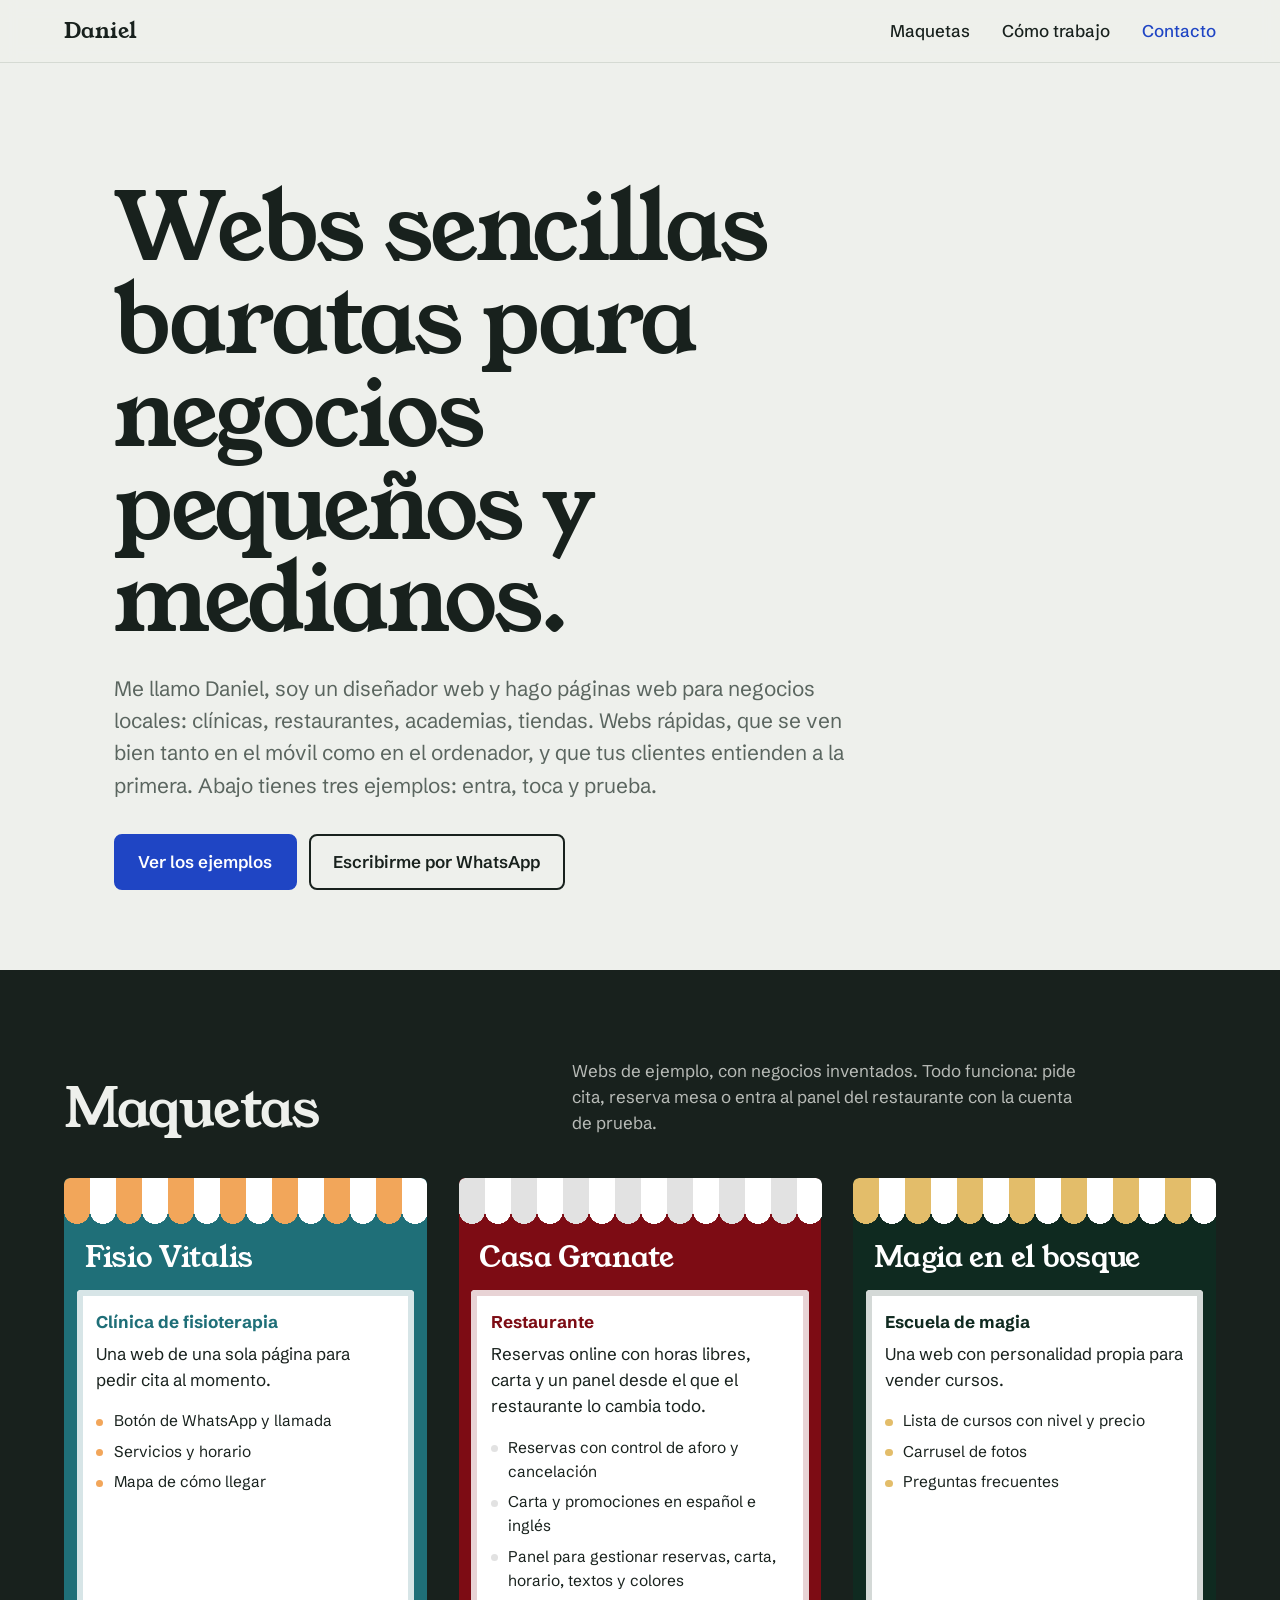
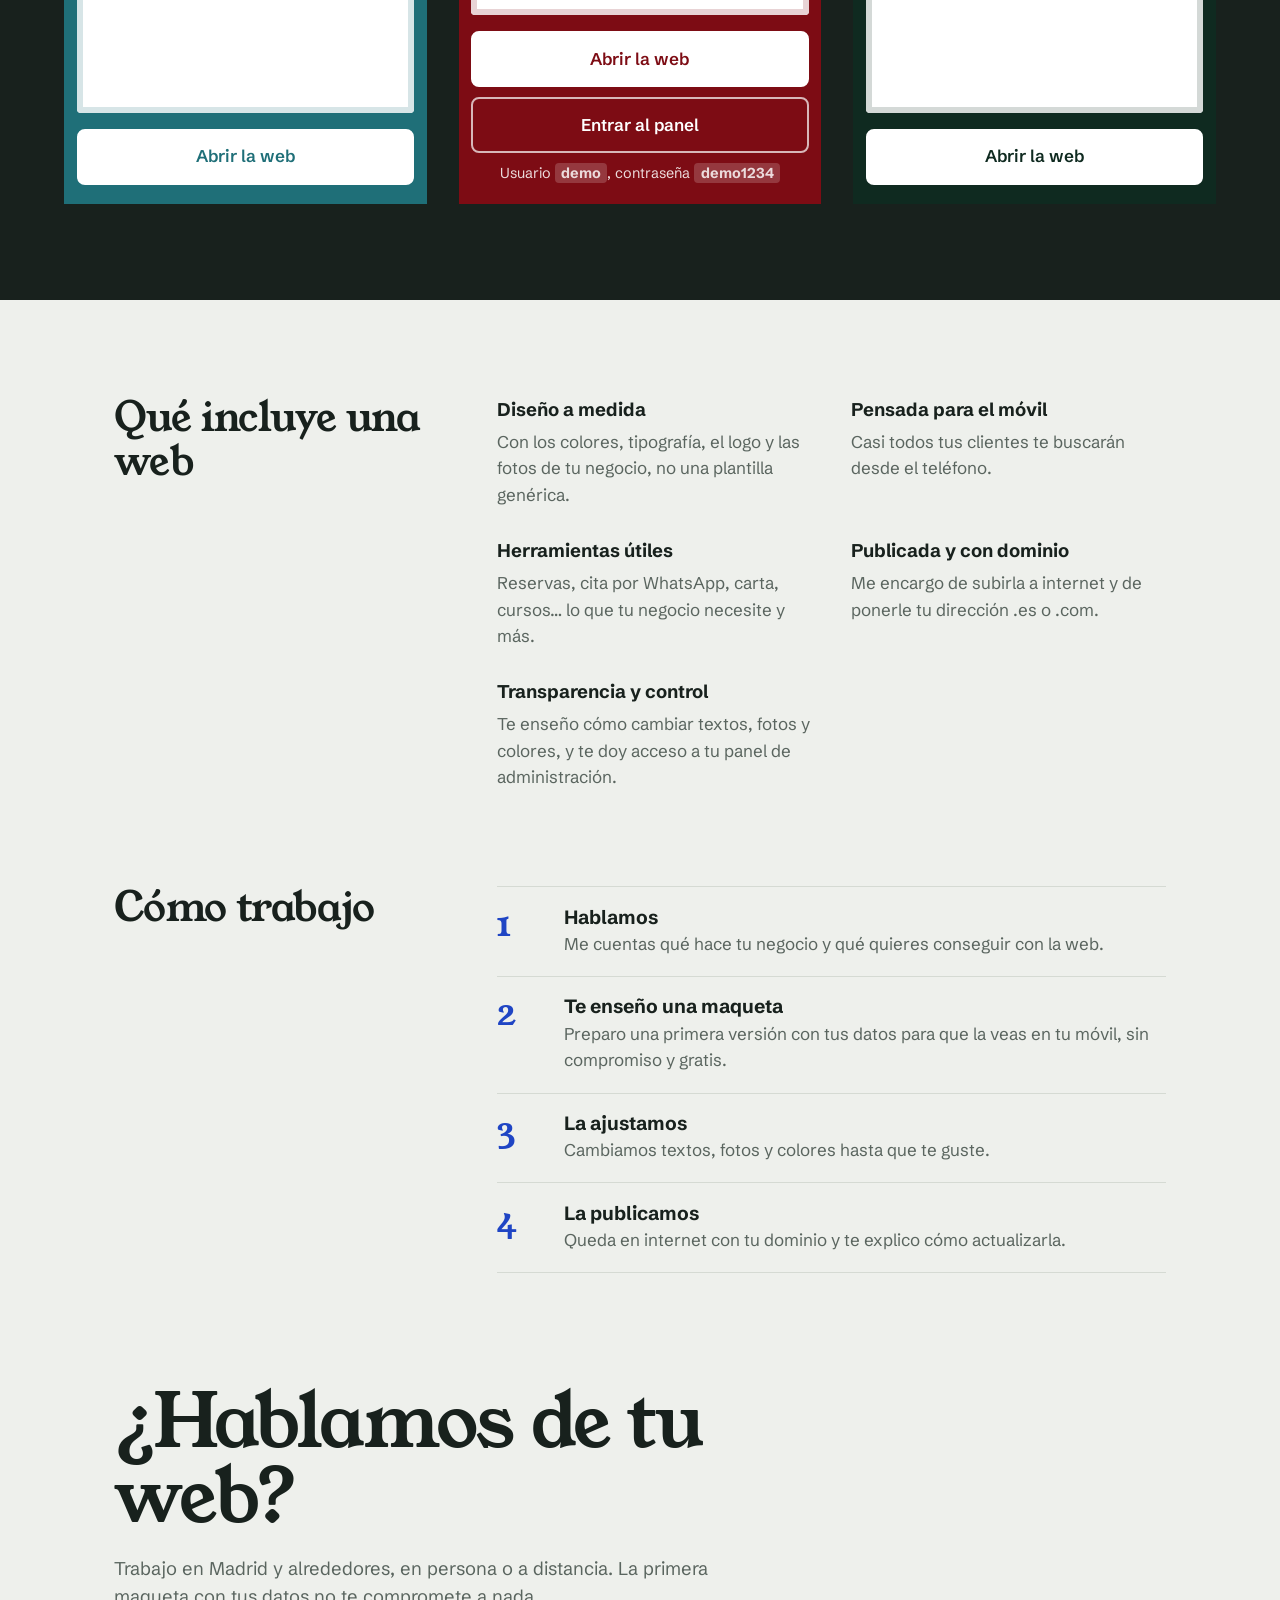
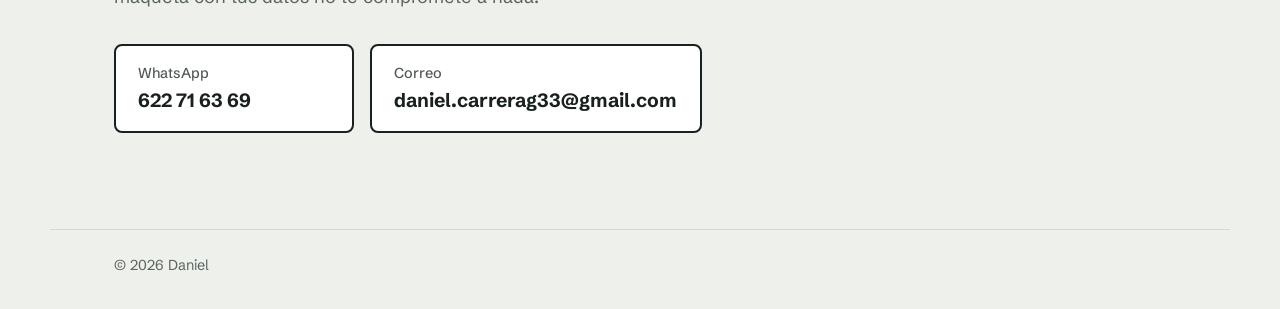
==== index.html @ 3d02521f "Actualizar maquetas" ====
<!doctype html>
<html lang="es">
<head>
  <meta charset="utf-8">
  <meta name="viewport" content="width=device-width, initial-scale=1">
  <title>Daniel · Webs para negocios locales</title>
  <meta name="description" content="Webs sencillas baratas para negocios pequeños y medianos.. Trabajo en Madrid y alrededores, en persona o a distancia.">
  <meta name="theme-color" content="#eef0ec">
  <link rel="preconnect" href="https://fonts.googleapis.com">
  <link rel="preconnect" href="https://fonts.gstatic.com" crossorigin>
  <link href="https://fonts.googleapis.com/css2?family=Schibsted+Grotesk:ital,wght@0,400..700;1,400&family=Young+Serif&display=swap" rel="stylesheet">
  <link rel="stylesheet" href="estilos.css">
</head>
<body>

<header class="cabecera">
  <a class="firma" href="#inicio">Daniel</a>
  <nav aria-label="Principal">
    <a href="#maquetas">Maquetas</a>
    <a href="#como-trabajo">Cómo trabajo</a>
    <a href="#contacto" class="cabecera__cta">Contacto</a>
  </nav>
</header>

<main id="inicio">

  <section class="hero">
    <h1>Webs sencillas baratas para negocios pequeños y medianos.</h1>
    <p class="hero__intro">Me llamo Daniel, soy un diseñador web y hago páginas web para negocios locales: clínicas, restaurantes, academias, tiendas. Webs rápidas, que se ven bien tanto en el móvil como en el ordenador, y que tus clientes entienden a la primera. Abajo tienes tres ejemplos: entra, toca y prueba.</p>
    <div class="botones">
      <a class="boton" href="#maquetas">Ver los ejemplos</a>
      <a class="boton boton--linea" href="https://wa.me/34622716369" target="_blank" rel="noopener noreferrer">Escribirme por WhatsApp</a>
    </div>
  </section>

  <section class="calle" id="maquetas" aria-labelledby="t-maquetas">
    <div class="calle__cabeza">
      <h2 id="t-maquetas">Maquetas</h2>
      <p>Webs de ejemplo, con negocios inventados. Todo funciona: pide cita, reserva mesa o entra al panel del restaurante con la cuenta de prueba.</p>
    </div>

    <div class="escaparates">
      
      <article class="local" style="--c1: #1f6f78; --c2: #f2a65a;">
        <div class="toldo" aria-hidden="true"></div>
        <h3 class="rotulo">Fisio Vitalis</h3>
        <div class="escaparate">
          <p class="local__sector">Clínica de fisioterapia</p>
          <p>Una web de una sola página para pedir cita al momento.</p>
          <ul><li>Botón de WhatsApp y llamada</li><li>Servicios y horario</li><li>Mapa de cómo llegar</li></ul>
        </div>
        <div class="puerta">
          <a class="boton boton--local" href="fisio-ejemplo/">Abrir la web</a>
          
        </div>
      </article>
      
      <article class="local" style="--c1: #7d0c14; --c2: #e2e2e2;">
        <div class="toldo" aria-hidden="true"></div>
        <h3 class="rotulo">Casa Granate</h3>
        <div class="escaparate">
          <p class="local__sector">Restaurante</p>
          <p>Reservas online con horas libres, carta y un panel desde el que el restaurante lo cambia todo.</p>
          <ul><li>Reservas con control de aforo y cancelación</li><li>Carta y promociones en español e inglés</li><li>Panel para gestionar reservas, carta, horario, textos y colores</li></ul>
        </div>
        <div class="puerta">
          <a class="boton boton--local" href="restaurante/">Abrir la web</a>
          
          <a class="boton boton--linea" href="restaurante/admin/">Entrar al panel</a>
          <p class="credenciales">Usuario <kbd>demo</kbd>, contraseña <kbd>demo1234</kbd></p>
          
        </div>
      </article>
      
      <article class="local" style="--c1: #0f2a20; --c2: #e3bd6a;">
        <div class="toldo" aria-hidden="true"></div>
        <h3 class="rotulo">Magia en el bosque</h3>
        <div class="escaparate">
          <p class="local__sector">Escuela de magia</p>
          <p>Una web con personalidad propia para vender cursos.</p>
          <ul><li>Lista de cursos con nivel y precio</li><li>Carrusel de fotos</li><li>Preguntas frecuentes</li></ul>
        </div>
        <div class="puerta">
          <a class="boton boton--local" href="magia-en-el-bosque/">Abrir la web</a>
          
        </div>
      </article>
      
    </div>
  </section>

  <section class="bloque" aria-labelledby="t-incluye">
    <h2 id="t-incluye">Qué incluye una web</h2>
    <dl class="incluye">
      <div><dt>Diseño a medida</dt><dd>Con los colores, tipografía, el logo y las fotos de tu negocio, no una plantilla genérica.</dd></div><div><dt>Pensada para el móvil</dt><dd>Casi todos tus clientes te buscarán desde el teléfono.</dd></div><div><dt>Herramientas útiles</dt><dd>Reservas, cita por WhatsApp, carta, cursos… lo que tu negocio necesite y más.</dd></div><div><dt>Publicada y con dominio</dt><dd>Me encargo de subirla a internet y de ponerle tu dirección .es o .com.</dd></div><div><dt>Transparencia y control</dt><dd>Te enseño cómo cambiar textos, fotos y colores, y te doy acceso a tu panel de administración.</dd></div>
    </dl>
  </section>

  <section class="bloque" id="como-trabajo" aria-labelledby="t-pasos">
    <h2 id="t-pasos">Cómo trabajo</h2>
    <ol class="pasos">
      <li><h3>Hablamos</h3><p>Me cuentas qué hace tu negocio y qué quieres conseguir con la web.</p></li><li><h3>Te enseño una maqueta</h3><p>Preparo una primera versión con tus datos para que la veas en tu móvil, sin compromiso y gratis.</p></li><li><h3>La ajustamos</h3><p>Cambiamos textos, fotos y colores hasta que te guste.</p></li><li><h3>La publicamos</h3><p>Queda en internet con tu dominio y te explico cómo actualizarla.</p></li>
    </ol>
  </section>

  <section class="contacto" id="contacto" aria-labelledby="t-contacto">
    <h2 id="t-contacto">¿Hablamos de tu web?</h2>
    <p>Trabajo en Madrid y alrededores, en persona o a distancia. La primera maqueta con tus datos no te compromete a nada.</p>
    <ul class="contacto__vias">
      <li><a href="https://wa.me/34622716369" target="_blank" rel="noopener noreferrer"><span>WhatsApp</span>622 71 63 69</a></li>
      <li><a href="mailto:daniel.carrerag33@gmail.com"><span>Correo</span>daniel.carrerag33@gmail.com</a></li>
      
    </ul>
  </section>

</main>

<footer class="pie">
  <p>© 2026 Daniel</p>
</footer>

</body>
</html>
---- estilos.css ----
/* Página de presentación. Los escaparates usan los colores de cada negocio (--c1 principal, --c2 acento). */
:root {
  --acera: #eef0ec;
  --tinta: #18211d;
  --azul: #1f45c4;
  --apagado: #5a655f;
  --linea: #d5dad3;
  --blanco: #ffffff;
  --rotulo: "Young Serif", Georgia, "Times New Roman", serif;   /* titulares y rótulos */
  --fuente: "Schibsted Grotesk", system-ui, -apple-system, "Segoe UI", Roboto, sans-serif;
  --margen: clamp(16px, 5vw, 64px);
  --ancho: 1180px;
}

*, *::before, *::after { box-sizing: border-box; }
html { scroll-behavior: smooth; }
body {
  margin: 0; background: var(--acera); color: var(--tinta);
  font-family: var(--fuente); font-size: 1.0625rem; line-height: 1.55;
}
h1, h2, h3 { margin: 0; line-height: 1.05; }
p { margin: 0; }
a { color: inherit; }
:focus-visible { outline: 3px solid var(--azul); outline-offset: 3px; border-radius: 4px; }
section[id] { scroll-margin-top: 80px; }

/* ---------- Cabecera ---------- */
.cabecera {
  position: sticky; top: 0; z-index: 10;
  display: flex; align-items: center; justify-content: space-between; gap: 1rem;
  padding: .9rem var(--margen); background: color-mix(in srgb, var(--acera) 90%, transparent);
  backdrop-filter: blur(8px); border-bottom: 1px solid var(--linea);
}
.firma { font-family: var(--rotulo); font-size: 1.35rem; text-decoration: none; }
.cabecera nav { display: flex; gap: clamp(.8rem, 3vw, 2rem); align-items: center; font-weight: 500; }
.cabecera nav a { text-decoration: none; }
.cabecera nav a:hover { text-decoration: underline; text-underline-offset: 4px; }
.cabecera__cta { color: var(--azul); }

/* ---------- Botones ---------- */
.botones { display: flex; flex-wrap: wrap; gap: .75rem; }
.boton {
  display: inline-block; padding: .8rem 1.4rem; border-radius: 8px; font-weight: 600; text-decoration: none;
  background: var(--azul); color: var(--blanco); border: 2px solid var(--azul); text-align: center;
}
.boton:hover { background: var(--tinta); border-color: var(--tinta); }
.boton--linea { background: transparent; color: var(--tinta); border-color: var(--tinta); }
.boton--linea:hover { background: var(--tinta); color: var(--blanco); }

/* ---------- Portada ---------- */
.hero { max-width: var(--ancho); margin: 0 auto; padding: clamp(3rem, 10vw, 7.5rem) var(--margen) clamp(2.5rem, 7vw, 5rem); }
.hero h1 {
  font-family: var(--rotulo); font-weight: 400; font-size: clamp(2.5rem, 7.4vw, 5.8rem);
  letter-spacing: -.025em; line-height: 1; max-width: 14ch;
}
.hero__intro { font-size: clamp(1.1rem, 2vw, 1.3rem); color: var(--apagado); max-width: 58ch; margin: 1.6rem 0 2rem; }

/* ---------- La calle de escaparates ---------- */
.calle { background: var(--tinta); color: var(--acera); padding: clamp(3rem, 7vw, 5.5rem) var(--margen) clamp(3.5rem, 8vw, 6rem); }
.calle__cabeza { max-width: var(--ancho); margin: 0 auto 2.6rem; display: grid; grid-template-columns: minmax(0, 1fr) minmax(0, 1.4fr); gap: 1rem 3rem; align-items: end; }
.calle__cabeza h2 { font-family: var(--rotulo); font-weight: 400; font-size: clamp(2.2rem, 5vw, 3.4rem); letter-spacing: -.02em; }
.calle__cabeza p { color: color-mix(in srgb, var(--acera) 75%, var(--tinta)); max-width: 52ch; }

.escaparates { max-width: var(--ancho); margin: 0 auto; display: grid; grid-template-columns: repeat(3, minmax(0, 1fr)); gap: clamp(1rem, 2.5vw, 2rem); align-items: stretch; }

.local { display: flex; flex-direction: column; background: var(--c1); color: var(--blanco); border-radius: 6px 6px 0 0; }
/* Toldo a rayas con el borde ondulado */
.toldo {
  height: 46px; border-radius: 6px 6px 0 0;
  background: repeating-linear-gradient(90deg, var(--c2) 0 26px, var(--blanco) 26px 52px);
  -webkit-mask: radial-gradient(13px at 50% calc(100% - 13px), #000 98%, transparent) 0 0 / 26px 100% repeat-x,
                linear-gradient(#000 0 0) 0 0 / 100% calc(100% - 13px) no-repeat;
          mask: radial-gradient(13px at 50% calc(100% - 13px), #000 98%, transparent) 0 0 / 26px 100% repeat-x,
                linear-gradient(#000 0 0) 0 0 / 100% calc(100% - 13px) no-repeat;
  transform-origin: top; animation: desplegar .7s cubic-bezier(.2, .8, .2, 1) both;
}
.local:nth-child(2) .toldo { animation-delay: .12s; }
.local:nth-child(3) .toldo { animation-delay: .24s; }
@keyframes desplegar { from { transform: scaleY(0); } to { transform: scaleY(1); } }

.rotulo {
  padding: 1.1rem 1.3rem 1rem; font-family: var(--rotulo); font-weight: 400; font-size: clamp(1.45rem, 2.3vw, 1.8rem);
  letter-spacing: -.01em; line-height: 1.1;
}
.escaparate {
  flex: 1; margin: 0 .8rem; padding: 1.2rem 1.2rem 1.4rem; border-radius: 4px;
  background: var(--blanco); color: var(--tinta);
  box-shadow: inset 0 0 0 6px color-mix(in srgb, var(--c1) 18%, var(--blanco));
}
.local__sector { font-weight: 700; color: var(--c1); margin-bottom: .35rem; }
.escaparate ul { margin: 1rem 0 0; padding: 0; list-style: none; display: grid; gap: .4rem; font-size: .97rem; }
.escaparate li { padding-left: 1.1rem; position: relative; }
.escaparate li::before { content: ""; position: absolute; left: 0; top: .6em; width: .45rem; height: .45rem; border-radius: 50%; background: var(--c2); }

.puerta { padding: 1rem .8rem 1.2rem; display: grid; gap: .6rem; }
.puerta .boton { display: block; }
.boton--local { background: var(--blanco); color: var(--c1); border-color: var(--blanco); }
.boton--local:hover { background: var(--c2); border-color: var(--c2); color: var(--tinta); }
.puerta .boton--linea { color: var(--blanco); border-color: color-mix(in srgb, var(--blanco) 70%, transparent); }
.puerta .boton--linea:hover { background: var(--blanco); color: var(--c1); }
.credenciales { font-size: .9rem; text-align: center; color: color-mix(in srgb, var(--blanco) 85%, var(--c1)); }
kbd { font-family: inherit; font-weight: 700; background: color-mix(in srgb, var(--blanco) 18%, transparent); padding: .05rem .4rem; border-radius: 4px; }

/* ---------- Bloques de texto ---------- */
.bloque { max-width: var(--ancho); margin: 0 auto; padding: clamp(3rem, 8vw, 6rem) var(--margen) 0; display: grid; grid-template-columns: minmax(0, 1fr) minmax(0, 2fr); gap: 1.5rem 3rem; }
.bloque h2 { font-family: var(--rotulo); font-weight: 400; font-size: clamp(1.8rem, 3.4vw, 2.5rem); letter-spacing: -.015em; line-height: 1.1; }

.incluye { margin: 0; display: grid; grid-template-columns: repeat(2, minmax(0, 1fr)); gap: 1.8rem 2.5rem; }
.incluye dt { font-weight: 700; font-size: 1.15rem; margin-bottom: .3rem; }
.incluye dd { margin: 0; color: var(--apagado); }

.pasos { margin: 0; padding: 0; list-style: none; counter-reset: paso; display: grid; gap: 0; }
.pasos li { counter-increment: paso; display: grid; grid-template-columns: 3.2rem 1fr; column-gap: 1rem; padding: 1.2rem 0; border-top: 1px solid var(--linea); }
.pasos li:last-child { border-bottom: 1px solid var(--linea); }
.pasos li::before { content: counter(paso); grid-row: span 2; font-family: var(--rotulo); font-size: 2.2rem; line-height: 1; color: var(--azul); }
.pasos h3 { font-size: 1.2rem; font-weight: 700; margin-bottom: .25rem; }
.pasos p { color: var(--apagado); }

/* ---------- Contacto ---------- */
.contacto { max-width: var(--ancho); margin: clamp(3.5rem, 9vw, 7rem) auto 0; padding: 0 var(--margen); }
.contacto h2 { font-family: var(--rotulo); font-weight: 400; font-size: clamp(2.3rem, 6vw, 4.6rem); letter-spacing: -.025em; line-height: 1.02; max-width: 14ch; }
.contacto > p { color: var(--apagado); max-width: 56ch; margin: 1.2rem 0 2rem; font-size: 1.15rem; }
.contacto__vias { list-style: none; margin: 0; padding: 0; display: flex; flex-wrap: wrap; gap: 1rem; }
.contacto__vias a {
  display: grid; gap: .1rem; padding: 1rem 1.4rem; min-width: 240px; border-radius: 8px; text-decoration: none;
  background: var(--blanco); border: 2px solid var(--tinta); font-size: 1.2rem; font-weight: 700;
}
.contacto__vias a:hover { background: var(--azul); border-color: var(--azul); color: var(--blanco); }
.contacto__vias span { font-size: .9rem; font-weight: 500; opacity: .75; }

.pie { max-width: var(--ancho); margin: clamp(3rem, 8vw, 6rem) auto 0; padding: 1.5rem var(--margen) 2rem; border-top: 1px solid var(--linea); color: var(--apagado); font-size: .9rem; }

/* ---------- Móvil ---------- */
@media (max-width: 900px) {
  .escaparates { grid-template-columns: 1fr; max-width: 520px; }
  .calle__cabeza, .bloque { grid-template-columns: 1fr; }
}
@media (max-width: 560px) {
  .cabecera nav a:not(.cabecera__cta) { display: none; }
  .incluye { grid-template-columns: 1fr; }
  .contacto__vias a { min-width: 0; width: 100%; }
  .contacto__vias li { width: 100%; }
}
@media (prefers-reduced-motion: reduce) {
  html { scroll-behavior: auto; }
  .toldo { animation: none; }
}
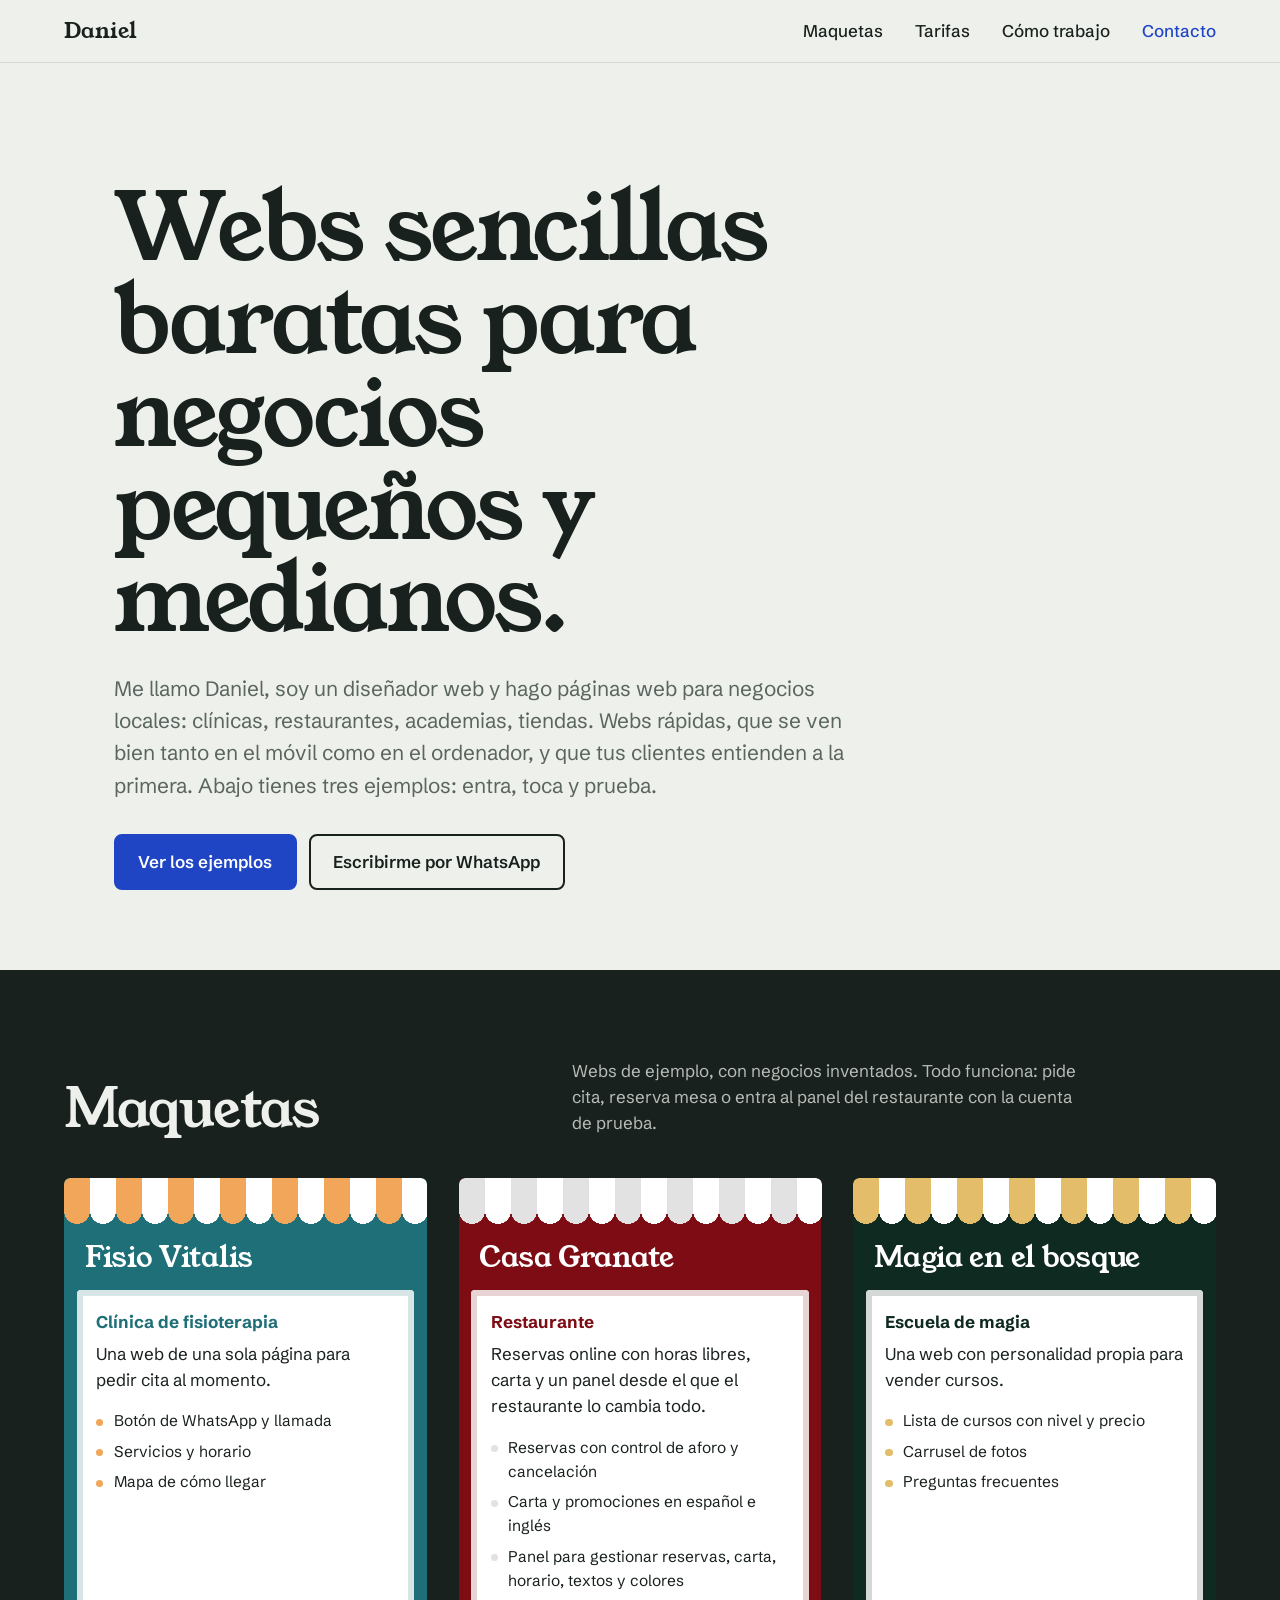
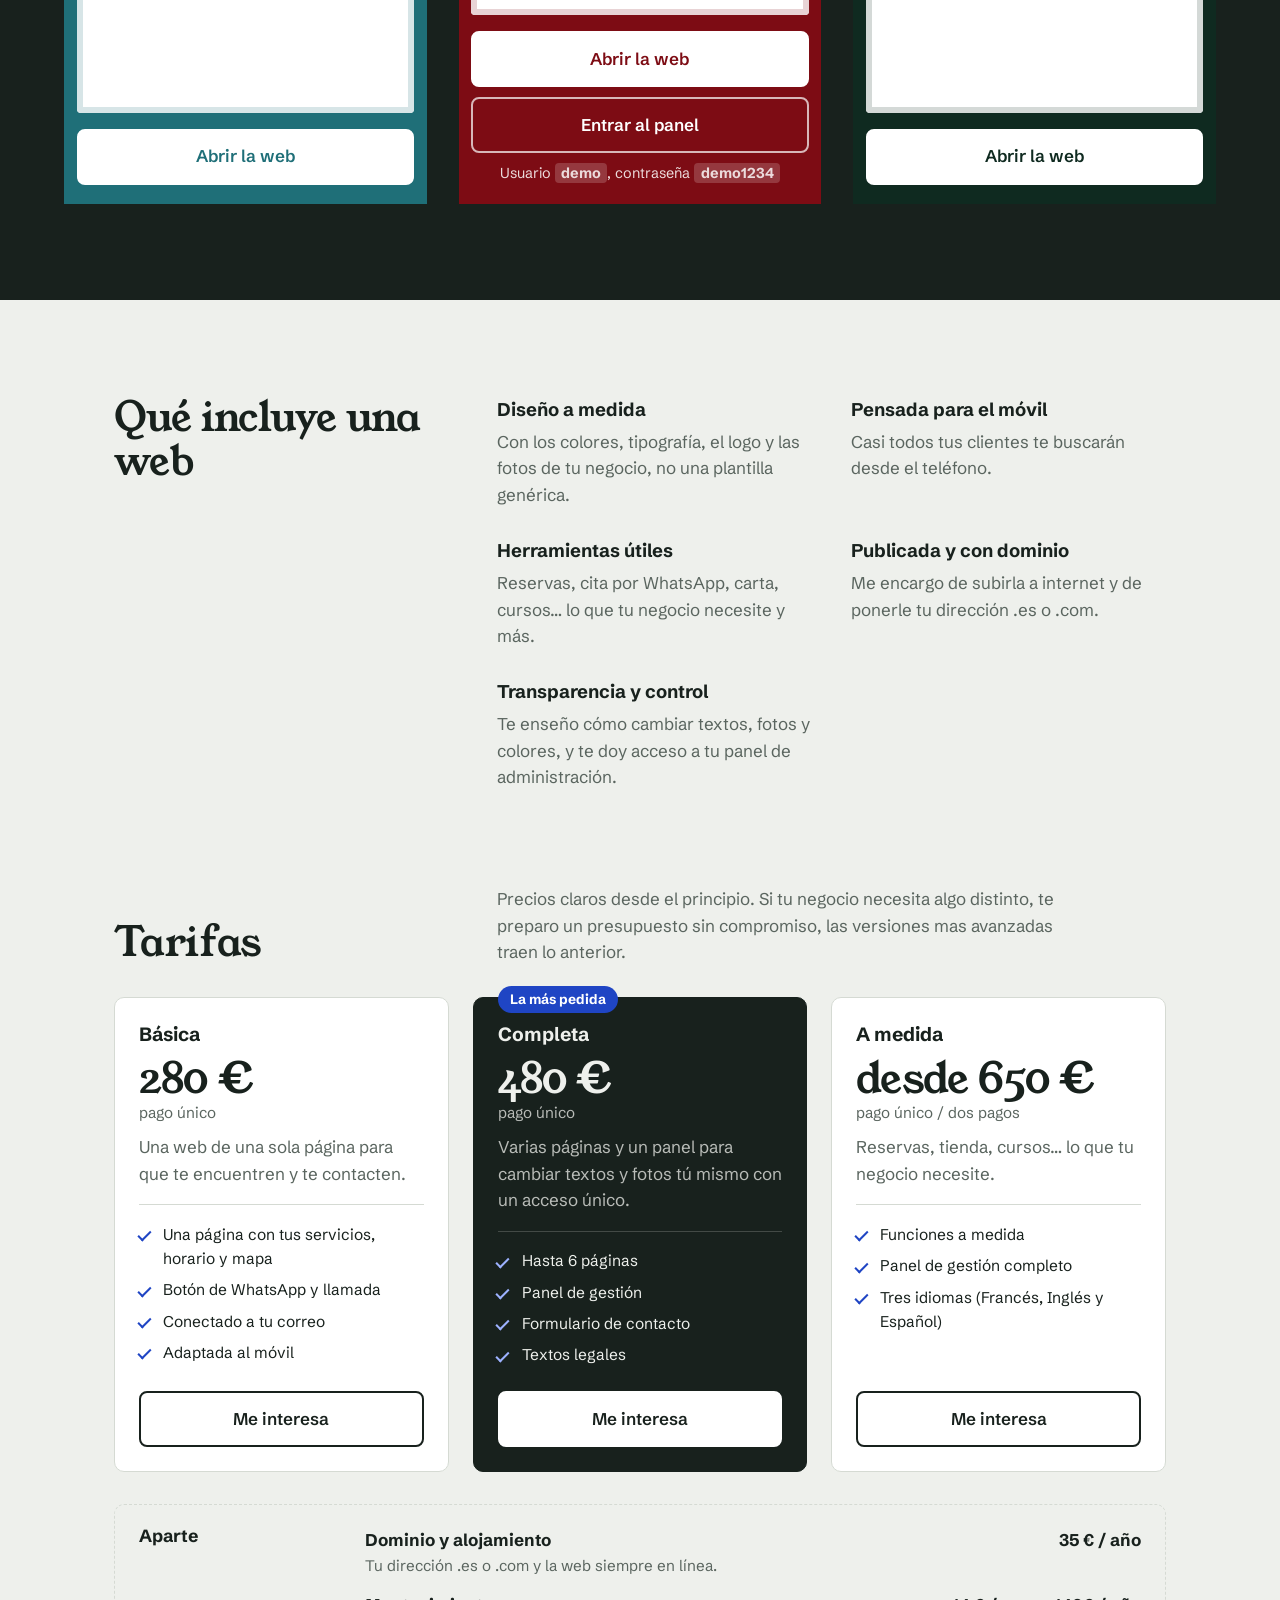
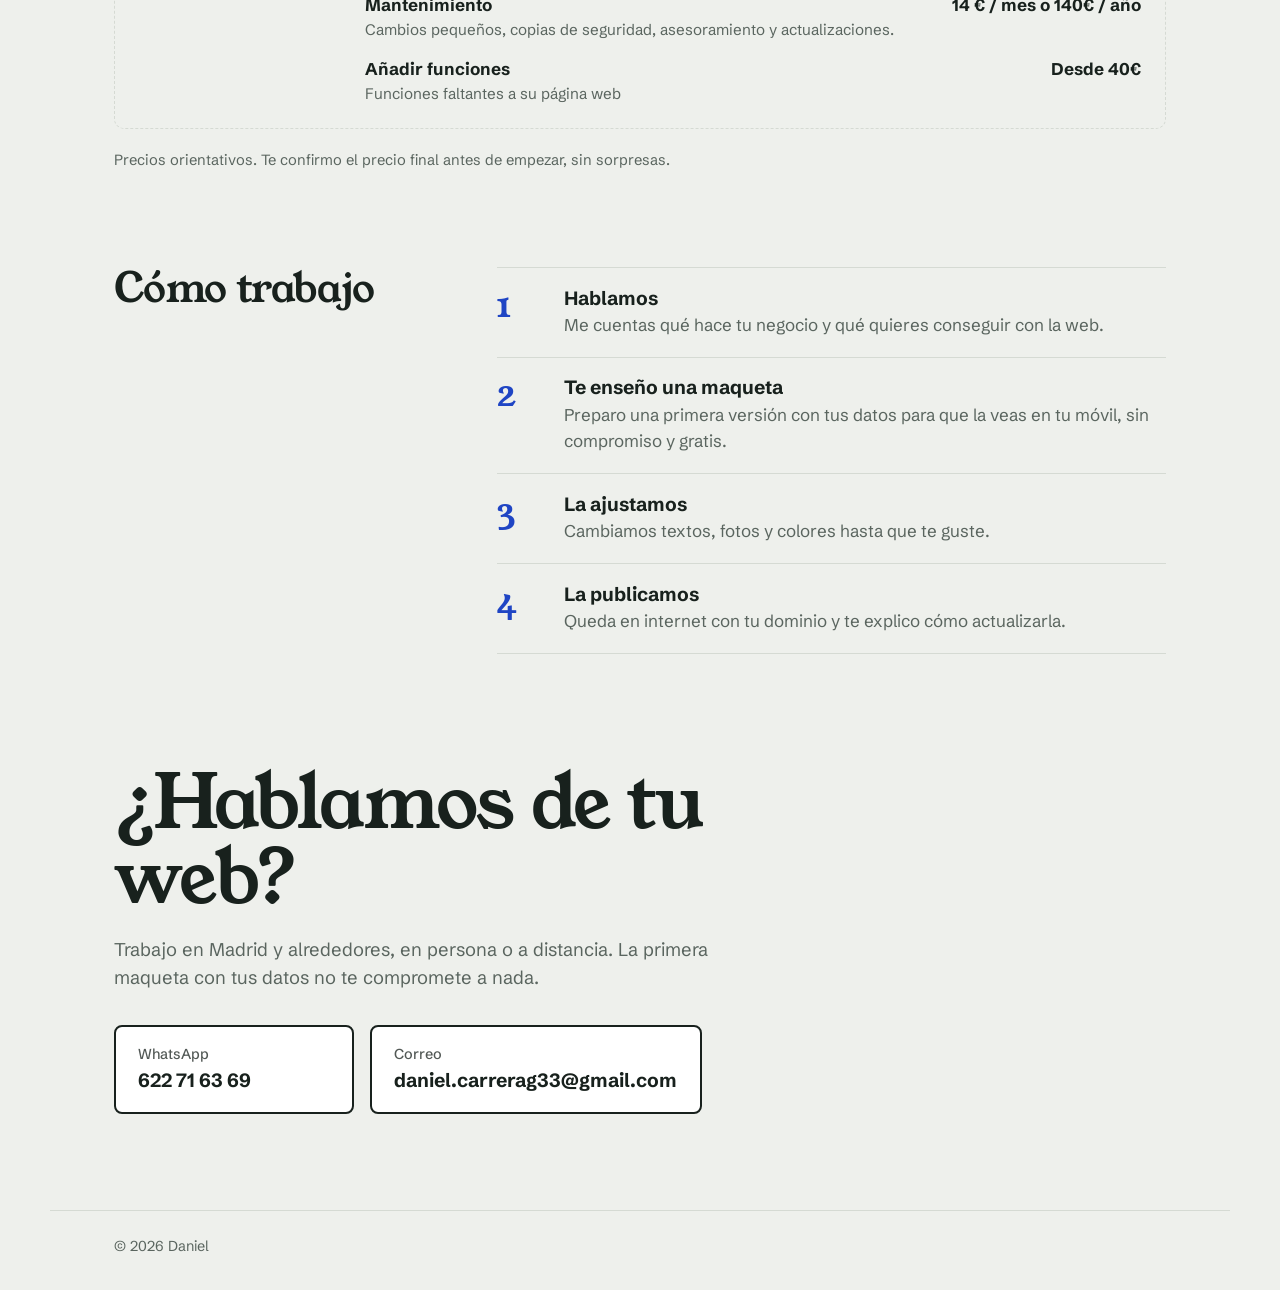
==== commit 8238c2b9: "Actualizar maquetas" ====
--- a/index.html
+++ b/index.html
@@ -17,6 +17,7 @@
   <a class="firma" href="#inicio">Daniel</a>
   <nav aria-label="Principal">
     <a href="#maquetas">Maquetas</a>
+    <a href="#tarifas">Tarifas</a>
     <a href="#como-trabajo">Cómo trabajo</a>
     <a href="#contacto" class="cabecera__cta">Contacto</a>
   </nav>
@@ -96,6 +97,59 @@
     </dl>
   </section>
 
+  
+  <section class="tarifas" id="tarifas" aria-labelledby="t-tarifas">
+    <div class="tarifas__cabeza">
+      <h2 id="t-tarifas">Tarifas</h2>
+      <p>Precios claros desde el principio. Si tu negocio necesita algo distinto, te preparo un presupuesto sin compromiso, las versiones mas avanzadas traen lo anterior.</p>
+    </div>
+
+    
+    <ul class="planes">
+      
+      <li class="plan">
+        
+        <h3 class="plan__nombre">Básica</h3>
+        <p class="plan__precio">280 €<span>pago único</span></p>
+        <p class="plan__texto">Una web de una sola página para que te encuentren y te contacten.</p>
+        <ul class="plan__incluye"><li>Una página con tus servicios, horario y mapa</li><li>Botón de WhatsApp y llamada</li><li>Conectado a tu correo</li><li>Adaptada al móvil</li></ul>
+        <a class="boton boton--linea" href="https://wa.me/34622716369?text=Hola%2C%20me%20interesa%20la%20tarifa%20B%C3%A1sica" target="_blank" rel="noopener noreferrer">Me interesa</a>
+      </li>
+      
+      <li class="plan plan--destacado">
+        <p class="plan__etiqueta">La más pedida</p>
+        <h3 class="plan__nombre">Completa</h3>
+        <p class="plan__precio">480 €<span>pago único</span></p>
+        <p class="plan__texto">Varias páginas y un panel para cambiar textos y fotos tú mismo con un acceso único.</p>
+        <ul class="plan__incluye"><li>Hasta 6 páginas</li><li>Panel de gestión</li><li>Formulario de contacto</li><li>Textos legales</li></ul>
+        <a class="boton" href="https://wa.me/34622716369?text=Hola%2C%20me%20interesa%20la%20tarifa%20Completa" target="_blank" rel="noopener noreferrer">Me interesa</a>
+      </li>
+      
+      <li class="plan">
+        
+        <h3 class="plan__nombre">A medida</h3>
+        <p class="plan__precio">desde 650 €<span>pago único / dos pagos</span></p>
+        <p class="plan__texto">Reservas, tienda, cursos… lo que tu negocio necesite.</p>
+        <ul class="plan__incluye"><li>Funciones a medida</li><li>Panel de gestión completo</li><li>Tres idiomas (Francés, Inglés y Español)</li></ul>
+        <a class="boton boton--linea" href="https://wa.me/34622716369?text=Hola%2C%20me%20interesa%20la%20tarifa%20A%20medida" target="_blank" rel="noopener noreferrer">Me interesa</a>
+      </li>
+      
+    </ul>
+    
+
+    
+    <div class="extras">
+      <h3>Aparte</h3>
+      <dl>
+        <div><dt>Dominio y alojamiento</dt><dd class="extras__precio">35 € / año</dd><dd class="extras__texto">Tu dirección .es o .com y la web siempre en línea.</dd></div><div><dt>Mantenimiento</dt><dd class="extras__precio">14 € / mes o 140€ / año</dd><dd class="extras__texto">Cambios pequeños, copias de seguridad, asesoramiento y actualizaciones.</dd></div><div><dt>Añadir funciones</dt><dd class="extras__precio">Desde 40€</dd><dd class="extras__texto">Funciones faltantes a su página web</dd></div>
+      </dl>
+    </div>
+    
+
+    <p class="tarifas__nota">Precios orientativos. Te confirmo el precio final antes de empezar, sin sorpresas.</p>
+  </section>
+  
+
   <section class="bloque" id="como-trabajo" aria-labelledby="t-pasos">
     <h2 id="t-pasos">Cómo trabajo</h2>
     <ol class="pasos">
--- a/estilos.css
+++ b/estilos.css
@@ -116,6 +116,39 @@
 .pasos h3 { font-size: 1.2rem; font-weight: 700; margin-bottom: .25rem; }
 .pasos p { color: var(--apagado); }
 
+/* ---------- Tarifas (se editan con panel_tarifas.bat) ---------- */
+.tarifas { max-width: var(--ancho); margin: 0 auto; padding: clamp(3rem, 8vw, 6rem) var(--margen) 0; }
+.tarifas__cabeza { display: grid; grid-template-columns: minmax(0, 1fr) minmax(0, 2fr); gap: 1rem 3rem; align-items: end; margin-bottom: 2rem; }
+.tarifas__cabeza h2 { font-family: var(--rotulo); font-weight: 400; font-size: clamp(1.8rem, 3.4vw, 2.5rem); letter-spacing: -.015em; line-height: 1.1; }
+.tarifas__cabeza p { color: var(--apagado); max-width: 56ch; }
+
+.planes { list-style: none; margin: 0; padding: 0; display: grid; grid-template-columns: repeat(auto-fit, minmax(min(100%, 260px), 1fr)); gap: clamp(1rem, 2vw, 1.5rem); align-items: stretch; }
+.plan { position: relative; display: flex; flex-direction: column; padding: 1.6rem 1.5rem 1.5rem; background: var(--blanco); border: 1px solid var(--linea); border-radius: 10px; }
+.plan--destacado { background: var(--tinta); color: var(--acera); border-color: var(--tinta); }
+.plan__etiqueta { position: absolute; top: -.8rem; left: 1.5rem; padding: .2rem .75rem; border-radius: 999px; background: var(--azul); color: var(--blanco); font-size: .85rem; font-weight: 700; }
+.plan__nombre { font-size: 1.2rem; font-weight: 700; }
+.plan__precio { margin: .8rem 0 .2rem; font-family: var(--rotulo); font-size: clamp(2rem, 3.6vw, 2.6rem); line-height: 1.05; letter-spacing: -.02em; }
+.plan__precio span { display: block; margin-top: .3rem; font-family: var(--fuente); font-size: .95rem; letter-spacing: 0; color: var(--apagado); }
+.plan--destacado .plan__precio span, .plan--destacado .plan__texto { color: color-mix(in srgb, var(--acera) 75%, var(--tinta)); }
+.plan__texto { color: var(--apagado); margin-top: .6rem; }
+.plan__incluye { list-style: none; margin: 1.1rem 0 1.5rem; padding: 1.1rem 0 0; border-top: 1px solid var(--linea); display: grid; gap: .45rem; font-size: .97rem; }
+.plan--destacado .plan__incluye { border-top-color: color-mix(in srgb, var(--acera) 20%, transparent); }
+.plan__incluye li { position: relative; padding-left: 1.5rem; }
+.plan__incluye li::before { content: ""; position: absolute; left: .1rem; top: .35em; width: .45rem; height: .8rem; border: solid var(--azul); border-width: 0 2px 2px 0; transform: rotate(45deg); }
+.plan--destacado .plan__incluye li::before { border-color: #9db2ff; }
+.plan .boton { margin-top: auto; }
+.plan--destacado .boton { background: var(--blanco); color: var(--tinta); border-color: var(--blanco); }
+.plan--destacado .boton:hover { background: var(--azul); border-color: var(--azul); color: var(--blanco); }
+
+.extras { margin-top: 2rem; padding: 1.4rem 1.5rem; border: 1px dashed var(--linea); border-radius: 10px; display: grid; grid-template-columns: minmax(0, 1fr) minmax(0, 4fr); gap: 1rem 2rem; }
+.extras h3 { font-size: 1.1rem; font-weight: 700; }
+.extras dl { margin: 0; display: grid; gap: .9rem; }
+.extras dl > div { display: grid; grid-template-columns: minmax(0, 1fr) auto; column-gap: 1rem; }
+.extras dt { font-weight: 700; }
+.extras__precio { margin: 0; font-weight: 700; white-space: nowrap; }
+.extras__texto { margin: 0; grid-column: 1 / -1; color: var(--apagado); font-size: .95rem; }
+.tarifas__nota { margin-top: 1.2rem; color: var(--apagado); font-size: .92rem; }
+
 /* ---------- Contacto ---------- */
 .contacto { max-width: var(--ancho); margin: clamp(3.5rem, 9vw, 7rem) auto 0; padding: 0 var(--margen); }
 .contacto h2 { font-family: var(--rotulo); font-weight: 400; font-size: clamp(2.3rem, 6vw, 4.6rem); letter-spacing: -.025em; line-height: 1.02; max-width: 14ch; }
@@ -133,7 +166,7 @@
 /* ---------- Móvil ---------- */
 @media (max-width: 900px) {
   .escaparates { grid-template-columns: 1fr; max-width: 520px; }
-  .calle__cabeza, .bloque { grid-template-columns: 1fr; }
+  .calle__cabeza, .bloque, .tarifas__cabeza, .extras { grid-template-columns: 1fr; }
 }
 @media (max-width: 560px) {
   .cabecera nav a:not(.cabecera__cta) { display: none; }
